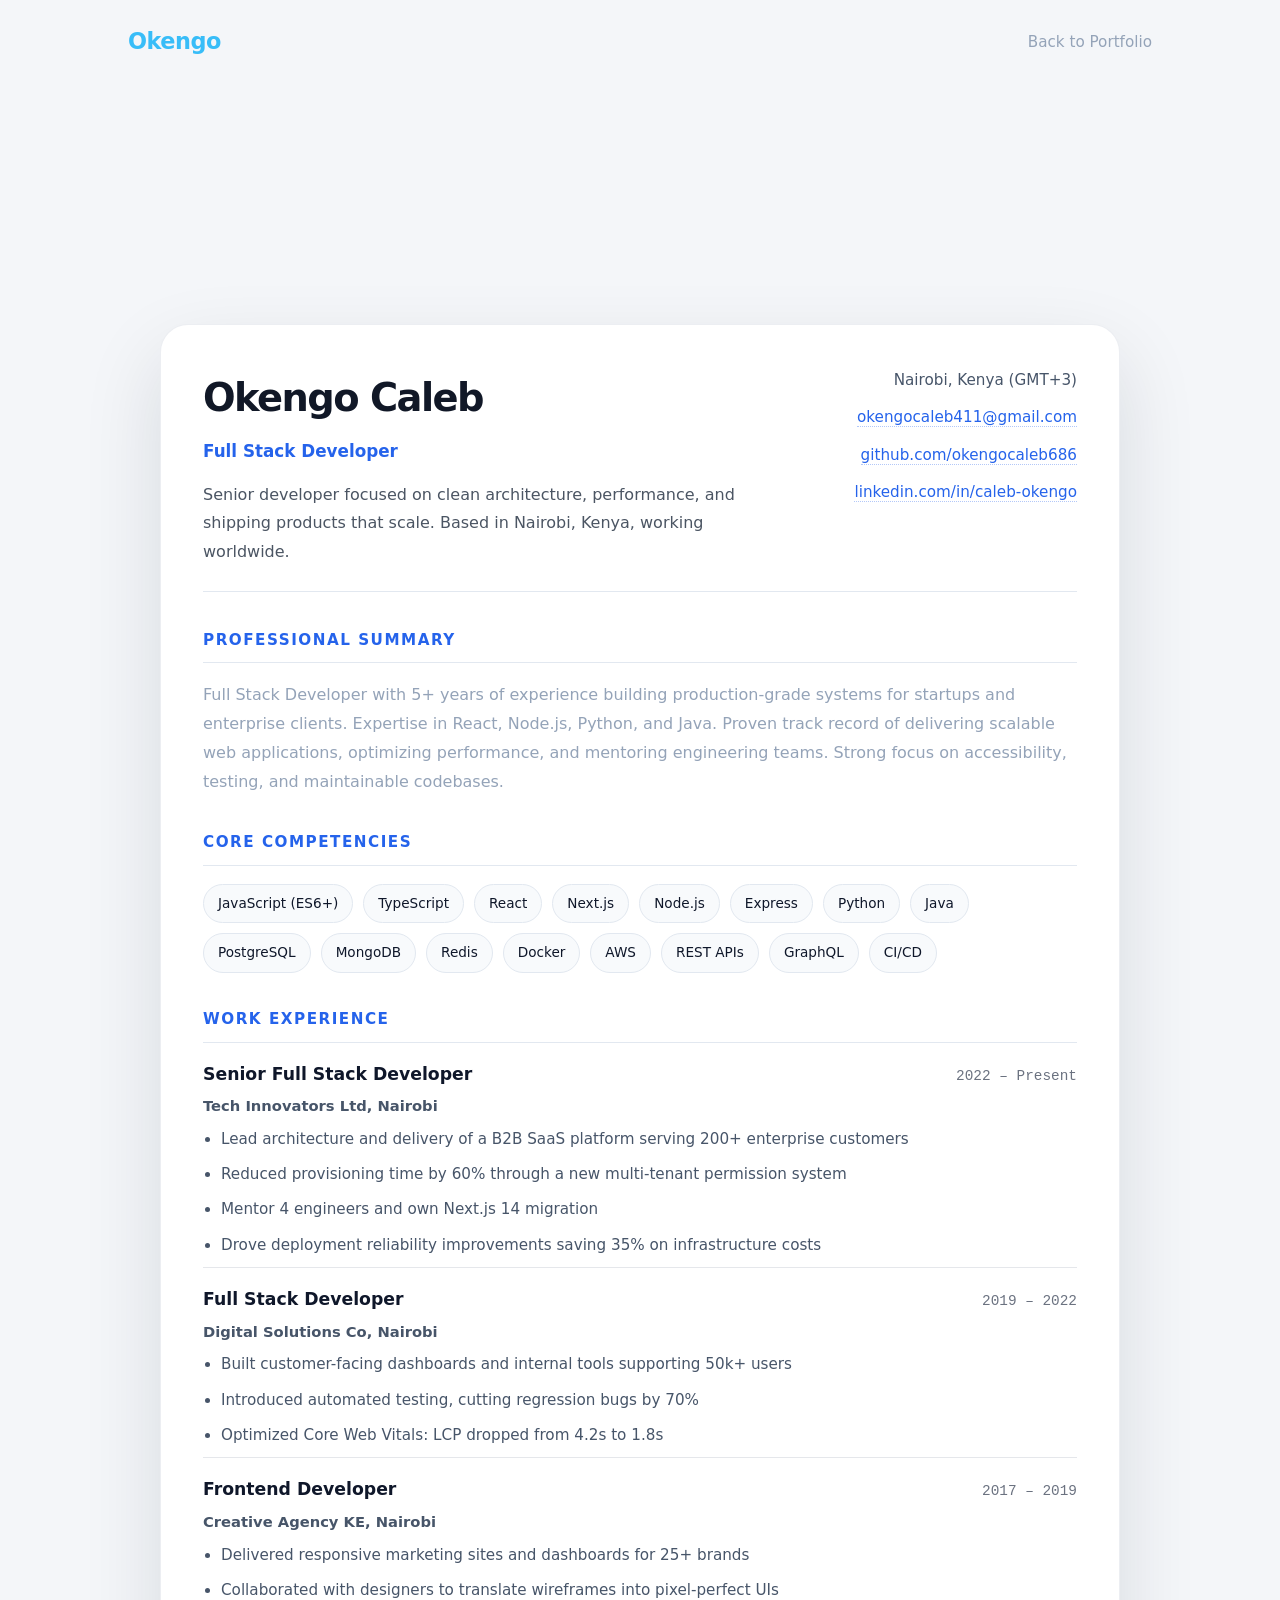
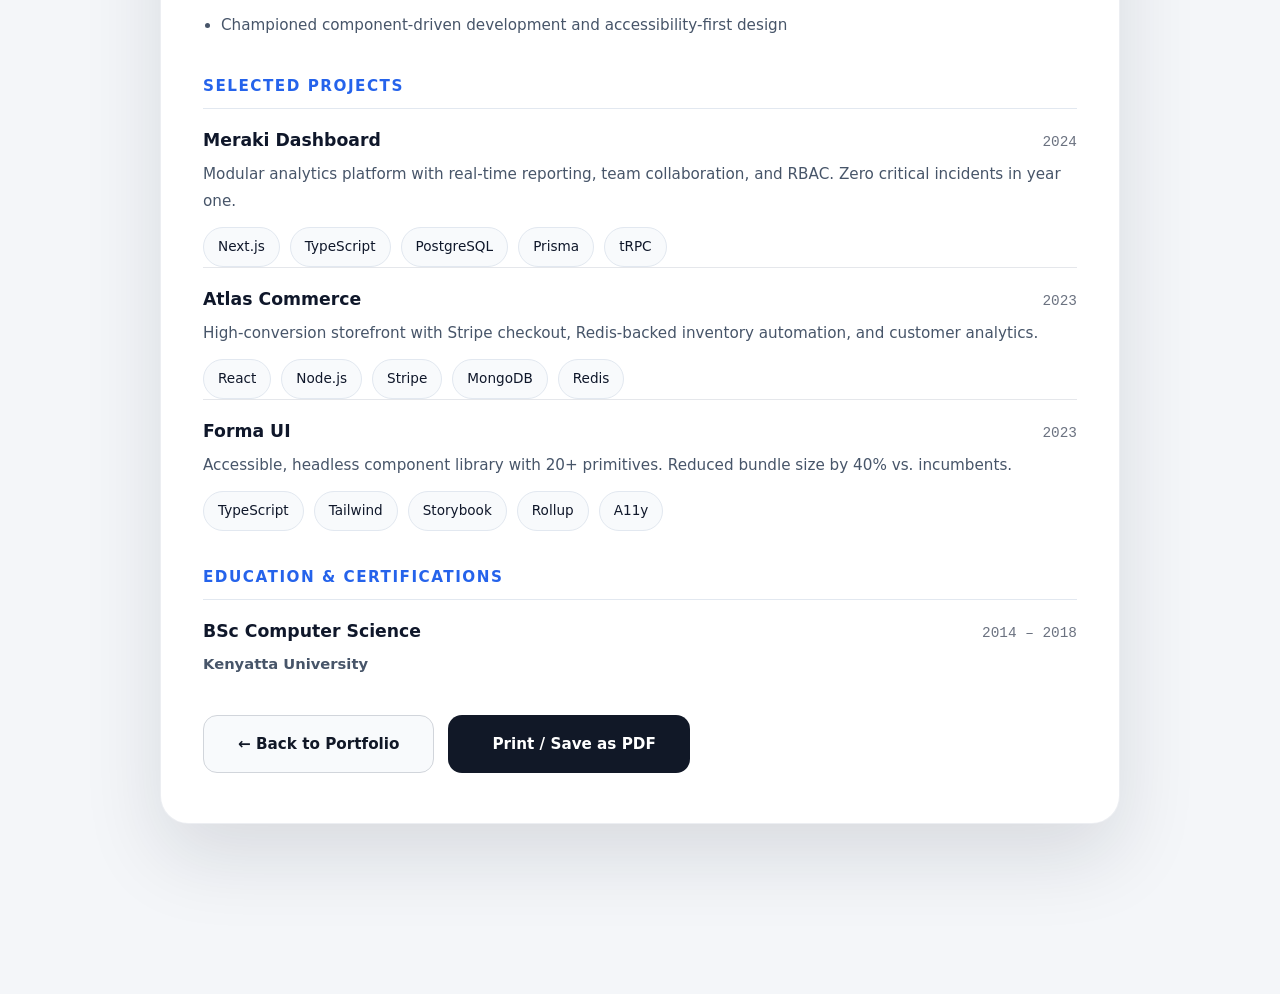
==== resume.html @ 45037577 "Add files via upload" ====
<!DOCTYPE html>
<html lang="en">
<head>
  <meta charset="UTF-8">
  <meta name="viewport" content="width=device-width, initial-scale=1.0">
  <title>Okengo Caleb – Resume</title>
  <link rel="stylesheet" href="style.css">
  <style>
    body {
      background: #f4f6f9;
      color: #1f2937;
    }

    nav {
      position: relative;
      background: transparent;
      padding: 24px 10%;
      box-shadow: none;
      border-bottom: none;
    }

    .resume-container {
      max-width: 960px;
      margin: 120px auto 60px;
      padding: 42px 42px 50px;
      background: #ffffff;
      border-radius: 28px;
      box-shadow: 0 32px 80px rgba(15, 23, 42, 0.12);
      border: 1px solid rgba(148, 163, 184, 0.18);
    }

    .resume-header {
      display: grid;
      grid-template-columns: 1fr auto;
      gap: 32px;
      align-items: start;
      margin-bottom: 36px;
      padding-bottom: 24px;
      border-bottom: 1px solid #e2e8f0;
    }

    .resume-header h1 {
      font-size: 2.4rem;
      font-weight: 800;
      letter-spacing: -0.04em;
      margin-bottom: 8px;
      color: #111827;
    }

    .resume-header .role {
      color: #2563eb;
      font-weight: 600;
      font-size: 1.05rem;
      margin-bottom: 14px;
    }

    .resume-header p {
      color: #4b5563;
      max-width: 560px;
      line-height: 1.8;
    }

    .resume-meta {
      text-align: right;
      font-size: 0.95rem;
      color: #475569;
      line-height: 1.8;
    }

    .resume-meta a {
      color: #2563eb;
      text-decoration: none;
      border-bottom: 1px dotted rgba(37, 99, 235, 0.35);
    }

    .resume-meta div {
      margin-bottom: 10px;
    }

    .resume-section {
      margin-bottom: 34px;
    }

    .resume-section h2 {
      font-size: 0.95rem;
      text-transform: uppercase;
      letter-spacing: 1.5px;
      color: #2563eb;
      border-bottom: 1px solid #e2e8f0;
      padding-bottom: 10px;
      margin-bottom: 18px;
      font-weight: 700;
    }

    .resume-item {
      padding-top: 18px;
      border-top: 1px solid #e5e7eb;
    }

    .resume-item:first-of-type {
      border-top: none;
      padding-top: 0;
    }

    .resume-item-header {
      display: flex;
      justify-content: space-between;
      align-items: baseline;
      gap: 16px;
      flex-wrap: wrap;
      margin-bottom: 6px;
    }

    .resume-item-header h3 {
      font-size: 1.08rem;
      font-weight: 700;
      color: #0f172a;
    }

    .resume-item-header .date {
      font-size: 0.9rem;
      color: #6b7280;
      font-family: ui-monospace, SFMono-Regular, Menlo, Monaco, Consolas, 'Liberation Mono', 'Courier New', monospace;
    }

    .resume-item .company {
      color: #475569;
      font-weight: 600;
      font-size: 0.92rem;
      margin-bottom: 8px;
    }

    .resume-item p,
    .resume-item ul {
      color: #475569;
      font-size: 0.95rem;
      line-height: 1.8;
    }

    .resume-item ul {
      padding-left: 18px;
      margin-top: 8px;
    }

    .resume-item li {
      margin-bottom: 8px;
    }

    .resume-skills {
      display: flex;
      flex-wrap: wrap;
      gap: 10px;
      margin-top: 12px;
    }

    .resume-skills span {
      padding: 8px 14px;
      background: #f8fafc;
      border: 1px solid #e2e8f0;
      border-radius: 999px;
      font-size: 0.85rem;
      color: #0f172a;
    }

    .resume-actions {
      margin-top: 40px;
      display: flex;
      gap: 14px;
      justify-content: flex-start;
    }

    .btn-visual.primary {
      background: #111827;
      color: #fff;
      box-shadow: none;
    }

    .btn-visual.primary:hover {
      transform: translateY(-2px);
      background: #1f2937;
      box-shadow: 0 14px 30px rgba(15, 23, 42, 0.12);
    }

    .btn-visual.secondary {
      background: #f8fafc;
      color: #111827;
      border: 1px solid #d1d5db;
      backdrop-filter: none;
    }

    .btn-visual.secondary:hover {
      color: #2563eb;
      border-color: #2563eb;
      background: #eef2ff;
      transform: translateY(-2px);
    }

    @media (max-width: 900px) {
      .resume-header {
        grid-template-columns: 1fr;
      }

      .resume-meta {
        text-align: left;
      }
    }

    @media print {
      body { background: #fff; color: #000; }
      nav, .no-print { display: none !important; }
      .resume-container { box-shadow: none; border: none; margin: 0; padding: 0; }
      .resume-item { border-color: #ddd; }
    }
  </style>
</head>
<body>
  <nav id="navbar">
    <h2 class="brand">Okengo</h2>
    <div class="nav-right">
      <div class="nav-links" id="navLinks">
        <a href="index.html">Back to Portfolio</a>
      </div>
    </div>
  </nav>

  <section style="padding-top: 120px;">
    <div class="resume-container">
      <div class="resume-header">
        <div>
          <h1>Okengo Caleb</h1>
          <p class="role">Full Stack Developer</p>
          <p>
            Senior developer focused on clean architecture, performance, and shipping products that scale. Based in Nairobi, Kenya, working worldwide.
          </p>
        </div>
        <div class="resume-meta">
        <div>Nairobi, Kenya (GMT+3)</div>
        <div><a href="mailto:okengocaleb411@gmail.com">okengocaleb411@gmail.com</a></div>
        <div><a href="https://github.com/okengocaleb686">github.com/okengocaleb686</a></div>
        <div><a href="https://ke.linkedin.com/in/caleb-okengo-623826327?trk=public_profile_samename-profile">linkedin.com/in/caleb-okengo</a></div>
      </div>
    </div>

    <div class="resume-section">
      <h2>Professional Summary</h2>
      <p style="color: var(--text-muted); line-height: 1.8;">
        Full Stack Developer with 5+ years of experience building production-grade systems for startups and enterprise clients. Expertise in React, Node.js, Python, and Java. Proven track record of delivering scalable web applications, optimizing performance, and mentoring engineering teams. Strong focus on accessibility, testing, and maintainable codebases.
      </p>
    </div>

    <div class="resume-section">
      <h2>Core Competencies</h2>
      <div class="resume-skills">
        <span>JavaScript (ES6+)</span>
        <span>TypeScript</span>
        <span>React</span>
        <span>Next.js</span>
        <span>Node.js</span>
        <span>Express</span>
        <span>Python</span>
        <span>Java</span>
        <span>PostgreSQL</span>
        <span>MongoDB</span>
        <span>Redis</span>
        <span>Docker</span>
        <span>AWS</span>
        <span>REST APIs</span>
        <span>GraphQL</span>
        <span>CI/CD</span>
      </div>
    </div>

    <div class="resume-section">
      <h2>Work Experience</h2>

      <div class="resume-item">
        <div class="resume-item-header">
          <h3>Senior Full Stack Developer</h3>
          <span class="date">2022 – Present</span>
        </div>
        <div class="company">Tech Innovators Ltd, Nairobi</div>
        <ul>
          <li>Lead architecture and delivery of a B2B SaaS platform serving 200+ enterprise customers</li>
          <li>Reduced provisioning time by 60% through a new multi-tenant permission system</li>
          <li>Mentor 4 engineers and own Next.js 14 migration</li>
          <li>Drove deployment reliability improvements saving 35% on infrastructure costs</li>
        </ul>
      </div>

      <div class="resume-item">
        <div class="resume-item-header">
          <h3>Full Stack Developer</h3>
          <span class="date">2019 – 2022</span>
        </div>
        <div class="company">Digital Solutions Co, Nairobi</div>
        <ul>
          <li>Built customer-facing dashboards and internal tools supporting 50k+ users</li>
          <li>Introduced automated testing, cutting regression bugs by 70%</li>
          <li>Optimized Core Web Vitals: LCP dropped from 4.2s to 1.8s</li>
        </ul>
      </div>

      <div class="resume-item">
        <div class="resume-item-header">
          <h3>Frontend Developer</h3>
          <span class="date">2017 – 2019</span>
        </div>
        <div class="company">Creative Agency KE, Nairobi</div>
        <ul>
          <li>Delivered responsive marketing sites and dashboards for 25+ brands</li>
          <li>Collaborated with designers to translate wireframes into pixel-perfect UIs</li>
          <li>Championed component-driven development and accessibility-first design</li>
        </ul>
      </div>
    </div>

    <div class="resume-section">
      <h2>Selected Projects</h2>
      <div class="resume-item">
        <div class="resume-item-header">
          <h3>Meraki Dashboard</h3>
          <span class="date">2024</span>
        </div>
        <p>Modular analytics platform with real-time reporting, team collaboration, and RBAC. Zero critical incidents in year one.</p>
        <div class="resume-skills">
          <span>Next.js</span><span>TypeScript</span><span>PostgreSQL</span><span>Prisma</span><span>tRPC</span>
        </div>
      </div>
      <div class="resume-item">
        <div class="resume-item-header">
          <h3>Atlas Commerce</h3>
          <span class="date">2023</span>
        </div>
        <p>High-conversion storefront with Stripe checkout, Redis-backed inventory automation, and customer analytics.</p>
        <div class="resume-skills">
          <span>React</span><span>Node.js</span><span>Stripe</span><span>MongoDB</span><span>Redis</span>
        </div>
      </div>
      <div class="resume-item">
        <div class="resume-item-header">
          <h3>Forma UI</h3>
          <span class="date">2023</span>
        </div>
        <p>Accessible, headless component library with 20+ primitives. Reduced bundle size by 40% vs. incumbents.</p>
        <div class="resume-skills">
          <span>TypeScript</span><span>Tailwind</span><span>Storybook</span><span>Rollup</span><span>A11y</span>
        </div>
      </div>
    </div>

    <div class="resume-section">
      <h2>Education & Certifications</h2>
      <div class="resume-item">
        <div class="resume-item-header">
          <h3>BSc Computer Science</h3>
          <span class="date">2014 – 2018</span>
        </div>
        <div class="company">Kenyatta University </div>
      </div>
    </div>

    <div class="resume-actions no-print">
      <a href="index.html" class="btn-visual secondary">← Back to Portfolio</a>
      <button onclick="window.print()" class="btn-visual primary">
        <i class="fas fa-print"></i> Print / Save as PDF
      </button>
    </div>
  </div>
  </section>

  <script src="script.js"></script>
</body>
</html>
---- style.css ----
:root {
  --bg: #0f172a;
  --card: #111827;
  --dark: #060b16;
  --border: #1f2937;
  --text: #f8fafc;
  --text-muted: #94a3b8;
  --primary: #38bdf8;
  --primary-hover: #7dd3fc;
  --accent: #60a5fa;
  --glow: rgba(56, 189, 248, 0.16);
  --surface: rgba(255, 255, 255, 0.04);
  --surface-hover: rgba(255, 255, 255, 0.07);
}

* { 
  margin: 0; 
  padding: 0; 
  box-sizing: border-box; 
  font-family: system-ui, -apple-system, BlinkMacSystemFont, "Segoe UI", Roboto, sans-serif; 
}

body { 
  background: var(--bg); 
  color: var(--text); 
  line-height: 1.6; 
  scroll-behavior: smooth; 
  overflow-x: hidden;
}

/* Navbar */
nav {
  position: fixed; top: 0; left: 0; right: 0;
  background: transparent; color: var(--text);
  display: flex; align-items: center; justify-content: space-between;
  padding: 20px 10%; z-index: 1000;
  border-bottom: 1px solid transparent;
  transition: all 0.4s ease;
}

nav.scrolled {
  background: rgba(17, 26, 46, 0.8);
  backdrop-filter: blur(12px);
  -webkit-backdrop-filter: blur(12px);
  padding: 14px 10%;
  border-bottom: 1px solid var(--border);
  box-shadow: 0 10px 30px -10px rgba(0,0,0,0.5);
}

nav h2 { 
  font-weight: 800; 
  font-size: 1.4rem; 
  color: var(--primary); 
  letter-spacing: -0.5px; 
  cursor: pointer;
}

.nav-right { 
  display: flex; 
  align-items: center; 
  gap: 24px; 
  justify-content: flex-end;
}

.nav-left h2 {
  font-weight: 800;
  font-size: 1.1rem;
  color: var(--text);
  margin: 0;
  cursor: pointer;
}

.nav-links { 
  display: flex; 
  gap: 24px; 
}

.nav-links a { 
  color: var(--text-muted); 
  text-decoration: none; 
  font-weight: 500; 
  font-size: 0.95rem; 
  transition: .3s ease; 
  position: relative; 
}

.nav-links a:hover, 
.nav-links a.active { 
  color: var(--primary); 
}

.nav-links a::after {
  content: ''; 
  position: absolute; 
  bottom: -6px; 
  left: 0; 
  width: 0; 
  height: 2px;
  background: var(--primary); 
  transition: width 0.3s ease;
}

.nav-links a.active::after, 
.nav-links a:hover::after { 
  width: 100%; 
}

.hamburger { 
  display: none; 
  background: transparent; 
  border: 0; 
  color: var(--text); 
  font-size: 1.4rem; 
  cursor: pointer; 
  padding: 4px;
}

.mobile-menu {
  position: fixed; 
  left: 0; 
  right: 0; 
  top: 71px;
  background: var(--card); 
  z-index: 999;
  display: flex; 
  flex-direction: column; 
  text-align: center;
  max-height: 0; 
  overflow: hidden; 
  transition: max-height .3s ease;
  border-bottom: 0px solid var(--border);
}
.mobile-menu.open { 
  max-height: 320px; 
  border-bottom: 1px solid var(--border); 
}
.mobile-menu a { 
  color: var(--text-muted); 
  text-decoration: none; 
  padding: 14px 0; 
  font-weight: 500; 
  border-top: 1px solid var(--border); 
}
.mobile-menu a:hover, 
.mobile-menu a.active { 
  background: var(--bg); 
  color: var(--primary); 
}

/* Hero Section */
.hero {
  position: relative;
  min-height: 100vh; 
  background: 
    radial-gradient(ellipse at 20% 30%, rgba(248, 250, 252, 0.05) 0%, transparent 45%),
    radial-gradient(ellipse at 80% 70%, rgba(56, 189, 248, 0.06) 0%, transparent 50%),
    linear-gradient(135deg, #08101f 0%, #0f172a 50%, #111827 100%); 
  display: flex; 
  justify-content: center; 
  align-items: center; 
  color: #fff; 
  padding: 120px 6% 100px;
  overflow: hidden;
}

.hero-pattern {
  position: absolute;
  top: 0; left: 0; right: 0; bottom: 0;
  background-image: 
    linear-gradient(rgba(37, 211, 102, 0.03) 1px, transparent 1px),
    linear-gradient(90deg, rgba(37, 211, 102, 0.03) 1px, transparent 1px);
  background-size: 50px 50px;
  pointer-events: none;
  mask-image: radial-gradient(ellipse at center, black 30%, transparent 60%);
  -webkit-mask-image: radial-gradient(ellipse at center, black 30%, transparent 60%);
}

.hero-content { 
  position: relative; 
  z-index: 2;
  max-width: 1200px;
  width: 100%;
  display: grid;
  grid-template-columns: 1fr 1fr;
  gap: 80px;
  align-items: center;
}

.hero-visual {
  position: relative;
  display: flex;
  justify-content: center;
  align-items: center;
}

.hero-image-wrapper {
  position: relative;
  width: 100%;
  max-width: 380px;
  aspect-ratio: 1;
  display: flex;
  justify-content: center;
  align-items: center;
}

.hero-image-bg {
  position: absolute;
  top: 50%;
  left: 50%;
  transform: translate(-50%, -50%);
  width: 85%;
  height: 85%;
  background: linear-gradient(135deg, var(--primary), var(--accent));
  border-radius: 50%;
  filter: blur(60px);
  opacity: 0.3;
  animation: bgPulse 6s ease-in-out infinite;
}

@keyframes bgPulse {
  0%, 100% { transform: translate(-50%, -50%) scale(1); opacity: 0.3; }
  50% { transform: translate(-50%, -50%) scale(1.1); opacity: 0.4; }
}

.hero-image {
  position: relative;
  width: 100%;
  height: 100%;
  max-width: 360px;
  max-height: 360px;
  border-radius: 50%;
  object-fit: cover;
  object-position: center;
  border: 6px solid rgba(255, 255, 255, 0.18);
  box-shadow: 0 28px 80px rgba(0, 0, 0, 0.45);
  z-index: 2;
  transition: all 0.5s ease;
}

.hero-image:hover {
  transform: scale(1.02);
  box-shadow: 
    0 0 0 25px rgba(37, 211, 102, 0.12),
    0 50px 120px rgba(0,0,0,0.6);
}

.hero-image-ring {
  position: absolute;
  top: 50%;
  left: 50%;
  transform: translate(-50%, -50%);
  width: 100%;
  height: 100%;
  border-radius: 50%;
  border: 2px solid transparent;
  background: linear-gradient(135deg, rgba(37, 211, 102, 0.3), rgba(0, 168, 132, 0.1)) border-box;
  mask: linear-gradient(#fff 0 0) padding-box, linear-gradient(#fff 0 0);
  mask-composite: exclude;
  -webkit-mask: linear-gradient(#fff 0 0) padding-box, linear-gradient(#fff 0 0);
  -webkit-mask-composite: xor;
  animation: ringRotate 10s linear infinite;
  z-index: 1;
}

@keyframes ringRotate {
  0% { transform: translate(-50%, -50%) rotate(0deg); }
  100% { transform: translate(-50%, -50%) rotate(360deg); }
}

.hero-image-ring-2 {
  position: absolute;
  top: 50%;
  left: 50%;
  transform: translate(-50%, -50%);
  width: 110%;
  height: 110%;
  border-radius: 50%;
  border: 1px solid rgba(37, 211, 102, 0.15);
  animation: ringPulse 4s ease-in-out infinite;
  z-index: 1;
}

@keyframes ringPulse {
  0%, 100% { opacity: 0.3; transform: translate(-50%, -50%) scale(1); }
  50% { opacity: 0.7; transform: translate(-50%, -50%) scale(1.03); }
}

.hero-image-badge {
  position: absolute;
  bottom: 20px;
  right: 20px;
  background: rgba(17, 26, 46, 0.95);
  border: 1px solid rgba(255, 255, 255, 0.15);
  border-radius: 16px;
  padding: 16px 20px;
  backdrop-filter: blur(20px);
  z-index: 3;
  box-shadow: 0 20px 40px rgba(0,0,0,0.4);
  animation: floatBadge 5s ease-in-out infinite;
}

.hero-image-badge-top-left {
  position: absolute;
  top: 20px;
  left: 20px;
  background: rgba(17, 26, 46, 0.95);
  border: 1px solid rgba(255, 255, 255, 0.15);
  border-radius: 12px;
  padding: 10px 16px;
  backdrop-filter: blur(20px);
  z-index: 3;
  box-shadow: 0 15px 35px rgba(0,0,0,0.4);
  animation: floatBadge 5s ease-in-out 1s infinite;
  display: flex;
  align-items: center;
  gap: 8px;
  font-size: 0.8rem;
  color: var(--primary);
  font-weight: 600;
}

.hero-image-badge .badge-icon {
  width: 44px;
  height: 44px;
  border-radius: 12px;
  background: linear-gradient(135deg, var(--primary), var(--accent));
  display: flex;
  align-items: center;
  justify-content: center;
  margin-bottom: 8px;
  font-size: 1.2rem;
  color: #000;
  font-weight: 800;
}

.hero-image-badge .badge-text {
  font-size: 0.8rem;
  color: var(--text-muted);
  text-transform: uppercase;
  letter-spacing: 1px;
  font-weight: 600;
}

.hero-availability-badge {
  position: absolute;
  top: 20px;
  left: -10px;
  background: rgba(17, 26, 46, 0.95);
  border: 1px solid rgba(255, 255, 255, 0.15);
  border-radius: 12px;
  padding: 10px 16px;
  backdrop-filter: blur(20px);
  z-index: 3;
  box-shadow: 0 15px 35px rgba(0,0,0,0.4);
  animation: floatBadge 5s ease-in-out 1s infinite;
  display: flex;
  align-items: center;
  gap: 8px;
}

.hero-availability-badge .avail-dot {
  width: 10px;
  height: 10px;
  background: var(--primary);
  border-radius: 50%;
  animation: pulse 2s ease-in-out infinite;
  box-shadow: 0 0 10px var(--primary);
}

.hero-availability-badge .avail-text {
  font-size: 0.8rem;
  color: #fff;
  font-weight: 600;
  white-space: nowrap;
}

@keyframes floatBadge {
  0%, 100% { transform: translateY(0); }
  50% { transform: translateY(-10px); }
}

.hero-text-area {
  text-align: left;
}

.hero-eyebrow {
  display: inline-flex;
  align-items: center;
  gap: 10px;
  padding: 8px 18px;
  background: rgba(37, 211, 102, 0.08);
  border: 1px solid rgba(37, 211, 102, 0.2);
  border-radius: 100px;
  font-size: 0.8rem;
  font-weight: 600;
  letter-spacing: 2px;
  text-transform: uppercase;
  color: var(--primary);
  margin-bottom: 28px;
  animation: fadeInUp 0.6s ease 0.1s both;
}

.hero-eyebrow .dot {
  width: 8px;
  height: 8px;
  background: var(--primary);
  border-radius: 50%;
  animation: pulse 2s ease-in-out infinite;
}

.hero-headline {
  font-size: clamp(2.5rem, 5vw, 4rem);
  font-weight: 800;
  letter-spacing: -2px;
  line-height: 1.1;
  margin-bottom: 20px;
  color: #fff;
  animation: fadeInUp 0.6s ease 0.2s both;
}

.hero-headline .gradient-text {
  background: linear-gradient(135deg, #25D366 0%, #1da851 50%, #00a884 100%);
  -webkit-background-clip: text;
  -webkit-text-fill-color: transparent;
  background-clip: text;
  display: inline-block;
}

.hero-description {
  font-size: 1.1rem;
  color: var(--text-muted);
  line-height: 1.7;
  margin-bottom: 36px;
  max-width: 520px;
  animation: fadeInUp 0.6s ease 0.3s both;
}

.hero-skills {
  display: flex;
  flex-wrap: wrap;
  gap: 10px;
  margin-bottom: 40px;
  animation: fadeInUp 0.6s ease 0.4s both;
}

.hero-skill {
  padding: 10px 20px;
  background: rgba(255, 255, 255, 0.03);
  border: 1px solid rgba(255, 255, 255, 0.1);
  border-radius: 100px;
  font-size: 0.9rem;
  color: var(--text-muted);
  font-weight: 500;
  transition: all 0.3s ease;
  display: flex;
  align-items: center;
  gap: 8px;
}

.hero-skill:hover {
  border-color: var(--primary);
  color: var(--primary);
  background: rgba(37, 211, 102, 0.05);
  transform: translateY(-2px);
}

.hero-skill i {
  color: var(--accent);
  font-size: 0.85rem;
}

.hero-buttons {
  display: flex;
  flex-wrap: wrap;
  gap: 14px;
  animation: fadeInUp 0.6s ease 0.5s both;
}

.btn-visual {
  padding: 16px 34px;
  border-radius: 14px;
  font-weight: 600;
  font-size: 0.95rem;
  text-decoration: none;
  display: inline-flex;
  align-items: center;
  gap: 10px;
  transition: all 0.3s ease;
  cursor: pointer;
  border: none;
  font-family: inherit;
}

.btn-visual.primary {
  background: var(--primary);
  color: #000;
  box-shadow: 0 4px 20px rgba(37, 211, 102, 0.3);
}

.btn-visual.primary:hover {
  transform: translateY(-3px);
  box-shadow: 0 8px 30px rgba(37, 211, 102, 0.5);
  background: #2ce36b;
}

.btn-visual.secondary {
  background: rgba(255, 255, 255, 0.05);
  color: #fff;
  border: 1px solid rgba(255, 255, 255, 0.15);
  backdrop-filter: blur(10px);
}

.btn-visual.secondary:hover {
  border-color: var(--primary);
  color: var(--primary);
  background: rgba(37, 211, 102, 0.05);
  transform: translateY(-3px);
}

.btn-visual.ghost {
  background: transparent;
  color: var(--text-muted);
  border: 1px solid transparent;
}

.btn-visual.ghost:hover {
  color: #fff;
  border-color: rgba(255,255,255,0.15);
  background: rgba(255,255,255,0.03);
}

.hero-availability {
  margin-top: 48px;
  display: flex;
  align-items: center;
  gap: 10px;
  font-size: 0.9rem;
  color: var(--text-muted);
  animation: fadeInUp 0.6s ease 0.6s both;
}

.hero-availability .pulse-dot {
  width: 10px;
  height: 10px;
  background: var(--primary);
  border-radius: 50%;
  animation: pulse 2s ease-in-out infinite;
  box-shadow: 0 0 12px var(--primary);
  position: relative;
}

.hero-availability .pulse-dot::after {
  content: '';
  position: absolute;
  top: -3px;
  left: -3px;
  right: -3px;
  bottom: -3px;
  border-radius: 50%;
  border: 1px solid var(--primary);
  opacity: 0.3;
  animation: ringPulse 2s ease-in-out infinite;
}

.hero-availability strong {
  color: var(--primary);
  font-weight: 600;
}

.hero-scroll-cue {
  position: absolute;
  bottom: 30px;
  left: 50%;
  transform: translateX(-50%);
  display: flex;
  flex-direction: column;
  align-items: center;
  gap: 8px;
  color: var(--text-muted);
  font-size: 0.7rem;
  letter-spacing: 3px;
  text-transform: uppercase;
  animation: fadeInUp 0.6s ease 1s both;
  z-index: 3;
  cursor: pointer;
  background: none;
  border: none;
}

.hero-scroll-cue .scroll-line {
  width: 1px;
  height: 35px;
  background: linear-gradient(180deg, var(--primary), transparent);
  animation: scrollPulse 2s ease-in-out infinite;
}

.hero-scroll-cue:hover {
  color: var(--primary);
}

.hero-scroll-cue:hover .scroll-line {
  background: linear-gradient(180deg, var(--primary), var(--accent));
}

@keyframes scrollPulse {
  0%, 100% { opacity: 0.3; height: 40px; }
  50% { opacity: 1; height: 50px; }
}

@keyframes pulse {
  0%, 100% { box-shadow: 0 0 0 0 rgba(37, 211, 102, 0.7); }
  50% { box-shadow: 0 0 0 10px rgba(37, 211, 102, 0); }
}

/* Generic Sections */
section { 
  padding: 110px 10%; 
  position: relative; 
}

.section-heading {
  text-align: center;
  margin-bottom: 60px;
}

.section-heading .eyebrow {
  display: inline-flex;
  align-items: center;
  gap: 10px;
  padding: 8px 18px;
  background: rgba(37, 211, 102, 0.08);
  border: 1px solid rgba(37, 211, 102, 0.2);
  border-radius: 100px;
  font-size: 0.8rem;
  font-weight: 600;
  letter-spacing: 2px;
  text-transform: uppercase;
  color: var(--primary);
  margin-bottom: 20px;
}

.section-heading h2 {
  font-size: clamp(1.8rem, 3vw, 2.5rem);
  font-weight: 800;
  letter-spacing: -1px;
  line-height: 1.2;
}

#skills, #projects { 
  text-align: center; 
}

#skills .grid, 
#projects .grid { 
  justify-items: center; 
}

/* Cards */
.grid { 
  display: grid; 
  grid-template-columns: repeat(auto-fit, minmax(300px, 1fr)); 
  gap: 32px; 
}

.card {
  background: var(--card); 
  padding: 36px; 
  border-radius: 20px;
  box-shadow: 0 4px 20px -2px rgba(0, 0, 0, 0.3); 
  transition: all 0.4s cubic-bezier(0.4, 0, 0.2, 1);
  border: 1px solid rgba(255, 255, 255, 0.03);
  text-align: left;
}

.card:hover { 
  transform: translateY(-6px); 
  box-shadow: 0 25px 35px -5px rgba(0,0,0,0.5), 0 0 15px var(--glow); 
  border-color: rgba(37, 211, 102, 0.3); 
}

.card i.main-icon { 
  font-size: 2.4rem; 
  color: var(--primary); 
  margin-bottom: 24px; 
  display: block; 
}

.card h3 { 
  font-size: 1.4rem; 
  font-weight: 700; 
  margin-bottom: 14px; 
  color: #fff; 
}

.card p { 
  color: var(--text-muted); 
  font-size: 1rem; 
  line-height: 1.7;
}

/* Project specific */
.project { 
  display: flex; 
  flex-direction: column; 
  justify-content: space-between; 
  position: relative; 
  overflow: hidden; 
}

.project-label {
  display: inline-block;
  padding: 6px 14px;
  background: rgba(37, 211, 102, 0.1);
  color: var(--primary);
  font-size: 0.75rem;
  font-weight: 700;
  text-transform: uppercase;
  letter-spacing: 1px;
  border-radius: 100px;
  margin-bottom: 16px;
  border: 1px solid rgba(37, 211, 102, 0.2);
}

.project h3 {
  margin-bottom: 12px;
}

.project p { 
  margin-bottom: 24px; 
  flex-grow: 1; 
}

.project-links { 
  display: flex; 
  gap: 20px; 
  border-top: 1px solid var(--border); 
  padding-top: 20px; 
}

.project-links a { 
  color: var(--accent); 
  text-decoration: none; 
  font-weight: 600; 
  font-size: 0.95rem; 
  display: inline-flex; 
  align-items: center; 
  gap: 6px; 
  transition: color 0.2s; 
}

.project-links a:hover { 
  color: var(--primary); 
}

/* About */
.about-wrapper { 
  max-width: 800px; 
  margin: 0 auto; 
  text-align: center; 
}

.about-lead { 
  font-size: 1.1rem; 
  color: var(--text); 
  margin-top: 16px;
  line-height: 1.8;
}

.about-sub { 
  margin-top: 16px; 
  font-size: 1.05rem; 
  color: var(--text-muted); 
  line-height: 1.8;
}

.about-action { 
  margin-top: 32px; 
}

/* Reveal Engine */
.reveal {
  opacity: 0;
  transform: translateY(40px);
  transition: all 0.75s cubic-bezier(0.25, 1, 0.5, 1);
}

.reveal.active {
  opacity: 1;
  transform: translateY(0);
}

/* Contact */
#contact { 
  padding-bottom: 140px; 
  position: relative;
}

.contact-header {
  text-align: center;
  margin-bottom: 32px;
}

.contact-header h2 {
  margin-bottom: 12px;
}

.contact-lead {
  font-size: 1.1rem;
  color: var(--text-muted);
  margin-bottom: 8px;
}

.contact-location {
  text-align: center;
  color: var(--text-muted);
  font-size: 1.05rem;
  margin: 48px auto 32px;
  display: block;
  padding: 20px 28px;
  background: rgba(255, 255, 255, 0.02);
  border: 1px solid rgba(255, 255, 255, 0.06);
  border-radius: 16px;
  max-width: 500px;
}

.contact-location i {
  color: var(--primary);
  font-size: 1.2rem;
  display: block;
  text-align: center;
  margin-bottom: 8px;
}

.contact-grid {
  display: grid;
  grid-template-columns: repeat(4, 1fr);
  gap: 16px;
  max-width: 1200px;
  margin: 0 auto;
}

.contact-card {
  background: var(--card);
  border: 1px solid var(--border);
  border-radius: 12px;
  padding: 20px 16px;
  text-decoration: none;
  color: var(--text);
  transition: all 0.3s cubic-bezier(0.4, 0, 0.2, 1);
  position: relative;
  overflow: hidden;
  display: flex;
  align-items: center;
  gap: 12px;
  cursor: pointer;
  box-shadow: 0 2px 8px rgba(0,0,0,0.12);
}

.contact-card::after {
  content: '';
  position: absolute;
  top: 0; left: 0; right: 0; bottom: 0;
  background: radial-gradient(circle at center, rgba(37, 211, 102, 0.06) 0%, transparent 70%);
  opacity: 0;
  transition: opacity 0.3s ease;
  pointer-events: none;
}

.contact-card:hover::after {
  opacity: 1;
}

.contact-card:hover {
  transform: translateY(-2px);
  border-color: rgba(37, 211, 102, 0.4);
  box-shadow: 0 6px 16px rgba(0,0,0,0.2);
}

.contact-card-icon {
  width: 36px;
  height: 36px;
  border-radius: 50%;
  background: linear-gradient(135deg, var(--primary), var(--accent));
  display: flex;
  align-items: center;
  justify-content: center;
  font-size: 1rem;
  color: #000;
  transition: transform 0.3s ease;
  flex-shrink: 0;
}

.contact-card:hover .contact-card-icon {
  transform: scale(1.08);
}

.contact-card-content {
  display: flex;
  flex-direction: column;
  gap: 2px;
  min-width: 0;
}

.contact-card-title {
  font-size: 0.9rem;
  font-weight: 600;
  color: #fff;
}

.contact-card-value {
  font-size: 0.82rem;
  color: var(--text-muted);
  white-space: nowrap;
  overflow: hidden;
  text-overflow: ellipsis;
}

.contact-card-highlight {
  border-color: rgba(37, 211, 102, 0.3);
  background: rgba(37, 211, 102, 0.03);
}

.contact-card-highlight::before {
  content: 'Fastest Response';
  position: absolute;
  top: 10px;
  right: 10px;
  background: var(--primary);
  color: #000;
  font-size: 0.6rem;
  font-weight: 700;
  padding: 3px 8px;
  border-radius: 100px;
  text-transform: uppercase;
  letter-spacing: 0.5px;
  z-index: 2;
}

/* Footer */
footer {
  background: var(--dark);
  padding: 80px 10% 30px;
  border-top: 1px solid var(--border);
}

.footer-wrapper {
  max-width: 1200px;
  margin: 0 auto;
  display: grid;
  grid-template-columns: 1.5fr 1fr 1fr 1fr 1.3fr;
  gap: 40px;
  margin-bottom: 60px;
}

.footer-col h3 {
  font-size: 1.3rem;
  font-weight: 800;
  color: var(--primary);
  margin-bottom: 16px;
}

.footer-col h4 {
  font-size: 0.85rem;
  font-weight: 700;
  text-transform: uppercase;
  letter-spacing: 1.5px;
  color: var(--text);
  margin-bottom: 20px;
}

.footer-col p {
  color: var(--text-muted);
  font-size: 0.95rem;
  line-height: 1.7;
}

.footer-col a {
  display: block;
  color: var(--text-muted);
  text-decoration: none;
  font-size: 0.95rem;
  margin-bottom: 10px;
  transition: color 0.2s;
}

.footer-col a:hover {
  color: var(--primary);
}

.footer-cta .btn-visual {
  margin-top: 16px;
  padding: 14px 28px;
  font-size: 0.9rem;
}

.footer-bottom {
  max-width: 1200px;
  margin: 0 auto;
  padding-top: 30px;
  border-top: 1px solid var(--border);
  text-align: center;
}

.footer-bottom p {
  color: var(--text-muted);
  font-size: 0.9rem;
}

/* Animations */
@keyframes fadeInUp {
  from {
    opacity: 0;
    transform: translateY(40px);
  }
  to {
    opacity: 1;
    transform: translateY(0);
  }
}

/* Responsive */
@media (max-width: 1024px) {
  .contact-grid {
    grid-template-columns: repeat(2, 1fr);
  }
  
  .footer-wrapper {
    grid-template-columns: repeat(2, 1fr);
  }
}

@media (max-width: 768px) {
  .nav-links {
    display: none;
    flex-direction: column;
    background: var(--card);
    position: absolute;
    width: 100%;
    top: 71px;
    left: 0;
    padding: 10px 0;
    text-align: center;
  }

  /* when JS toggles open */
  .nav-links.open {
    display: flex;
  }

  .nav-links a {
    display: block;
    padding: 14px;
    font-size: 1rem;
  }

  .hamburger {
    display: block;
  }

  .hero-content {
    grid-template-columns: 1fr;
    gap: 60px;
    text-align: center;
  }

  .hero-visual {
    order: -1;
  }

  .hero-image-wrapper {
    max-width: 320px;
    margin: 0 auto;
  }

  .hero-text-area {
    text-align: center;
  }

  .hero-description {
    max-width: 100%;
    margin-left: auto;
    margin-right: auto;
  }

  .hero-buttons {
    justify-content: center;
  }

  .hero-skills {
    justify-content: center;
  }

  .hero-availability {
    justify-content: center;
  }

  section {
    padding: 80px 5%;
  }

  .contact-grid {
    grid-template-columns: 1fr;
    max-width: 400px;
    margin: 0 auto;
  }

  .footer-wrapper {
    grid-template-columns: 1fr;
    gap: 40px;
  }
}

@media (max-width: 480px) {
  .hero-buttons {
    flex-direction: column;
  }

  .btn-visual {
    width: 100%;
    justify-content: center;
  }
}
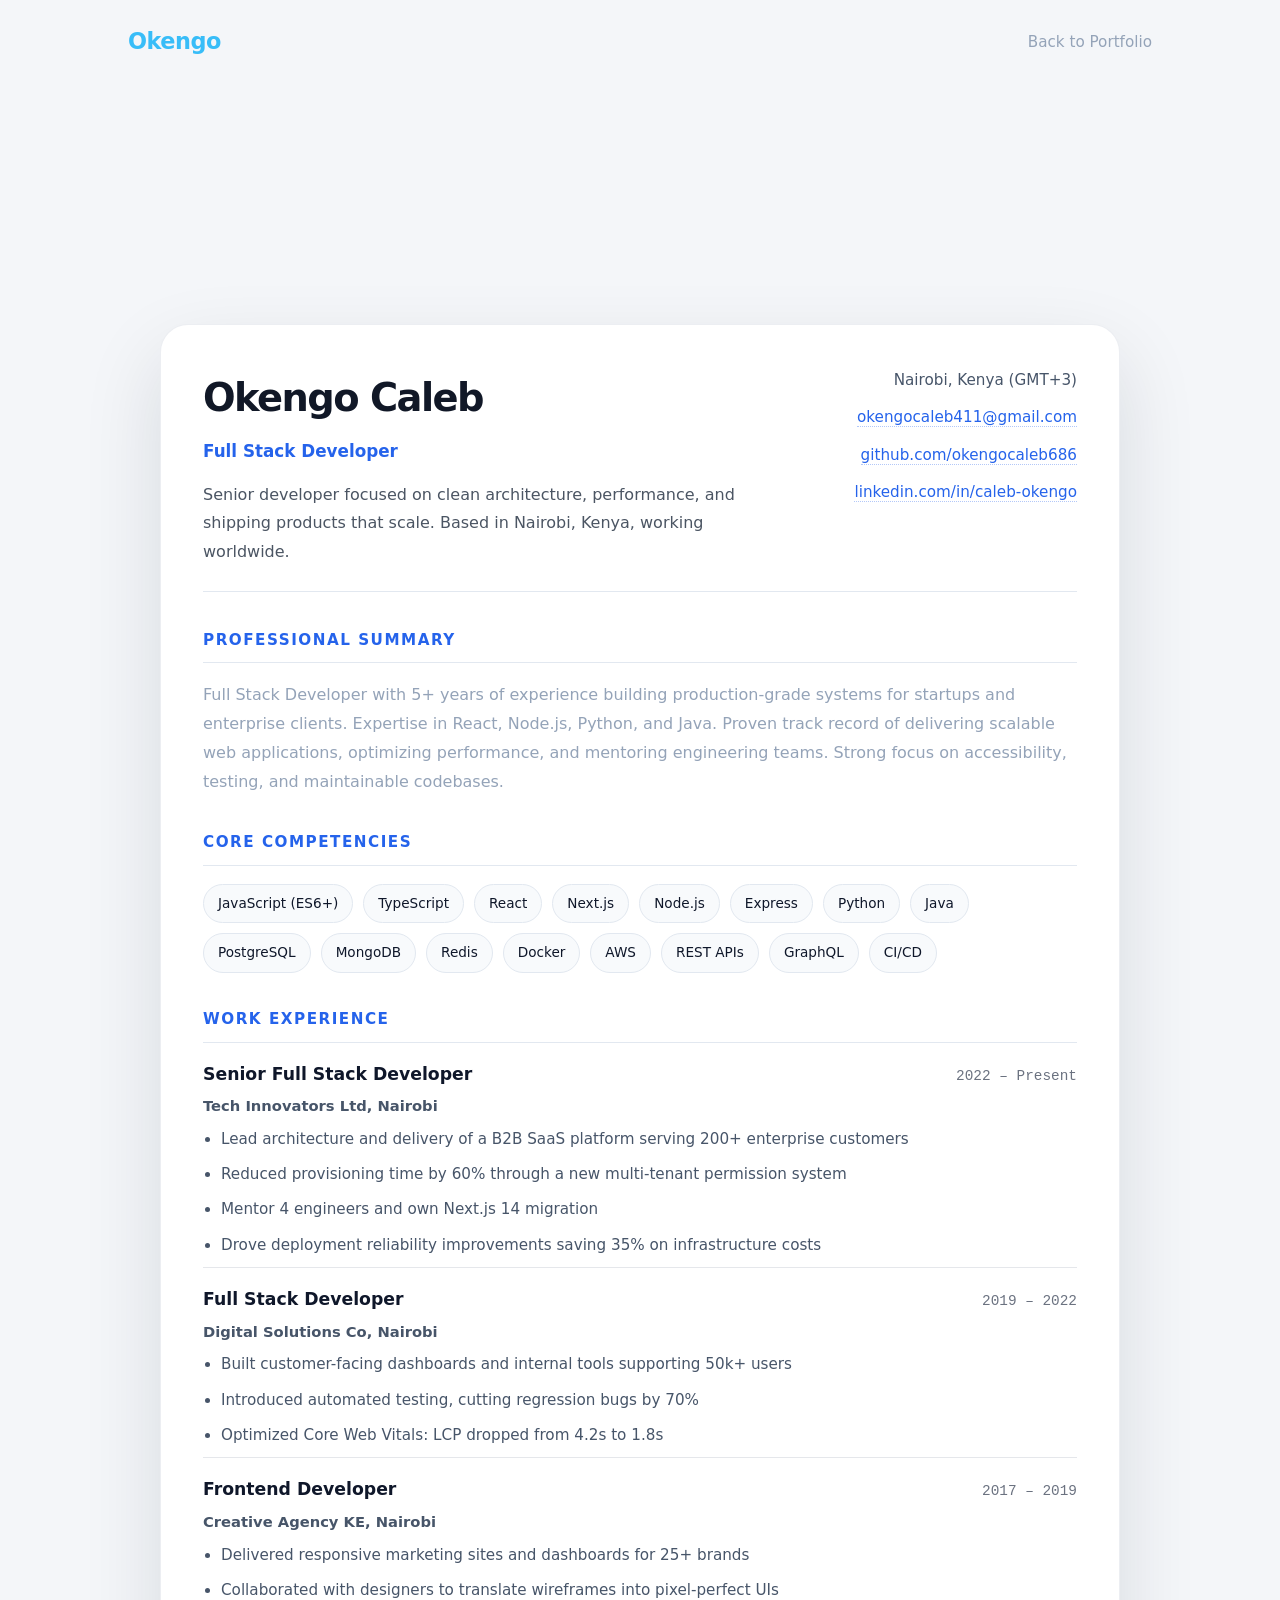
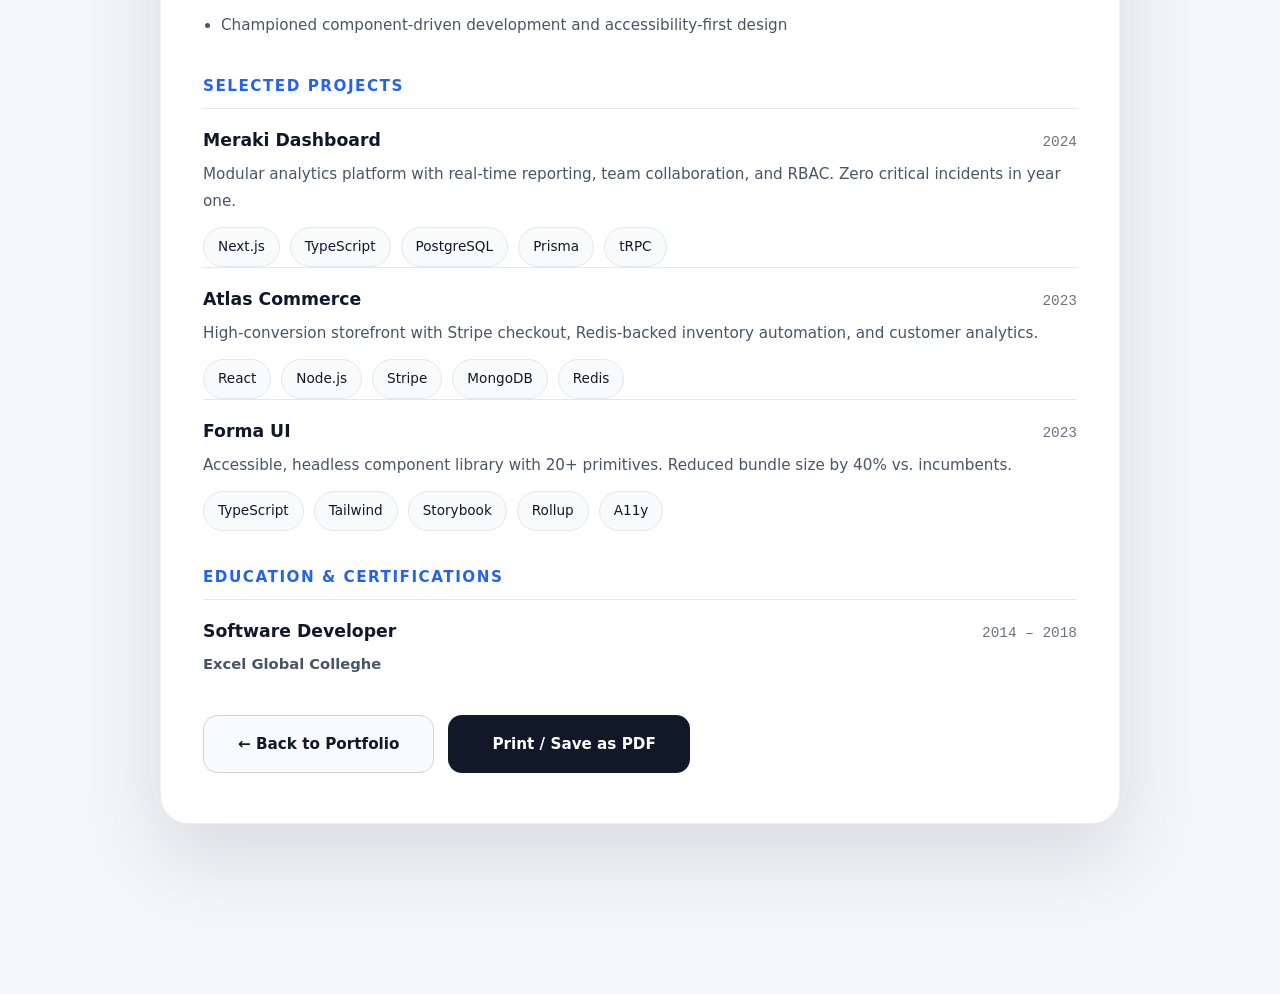
==== commit 1d6e33d9: "Update resume.html" ====
--- a/resume.html
+++ b/resume.html
@@ -352,10 +352,10 @@
       <h2>Education & Certifications</h2>
       <div class="resume-item">
         <div class="resume-item-header">
-          <h3>BSc Computer Science</h3>
+          <h3>Software Developer</h3>
           <span class="date">2014 – 2018</span>
         </div>
-        <div class="company">Kenyatta University </div>
+        <div class="company">Excel Global Colleghe </div>
       </div>
     </div>
 
--- a/style.css
+++ b/style.css
@@ -210,11 +210,13 @@
   transform: translate(-50%, -50%);
   width: 85%;
   height: 85%;
-  background: linear-gradient(135deg, var(--primary), var(--accent));
   border-radius: 50%;
-  filter: blur(60px);
-  opacity: 0.3;
+  object-fit: cover;
+  object-position: center;
+  filter: blur(40px);  /* Reduced blur for visibility */
+  opacity: 0.6;        /* Increased from 0.3 */
   animation: bgPulse 6s ease-in-out infinite;
+  z-index: 0;
 }
 
 @keyframes bgPulse {
